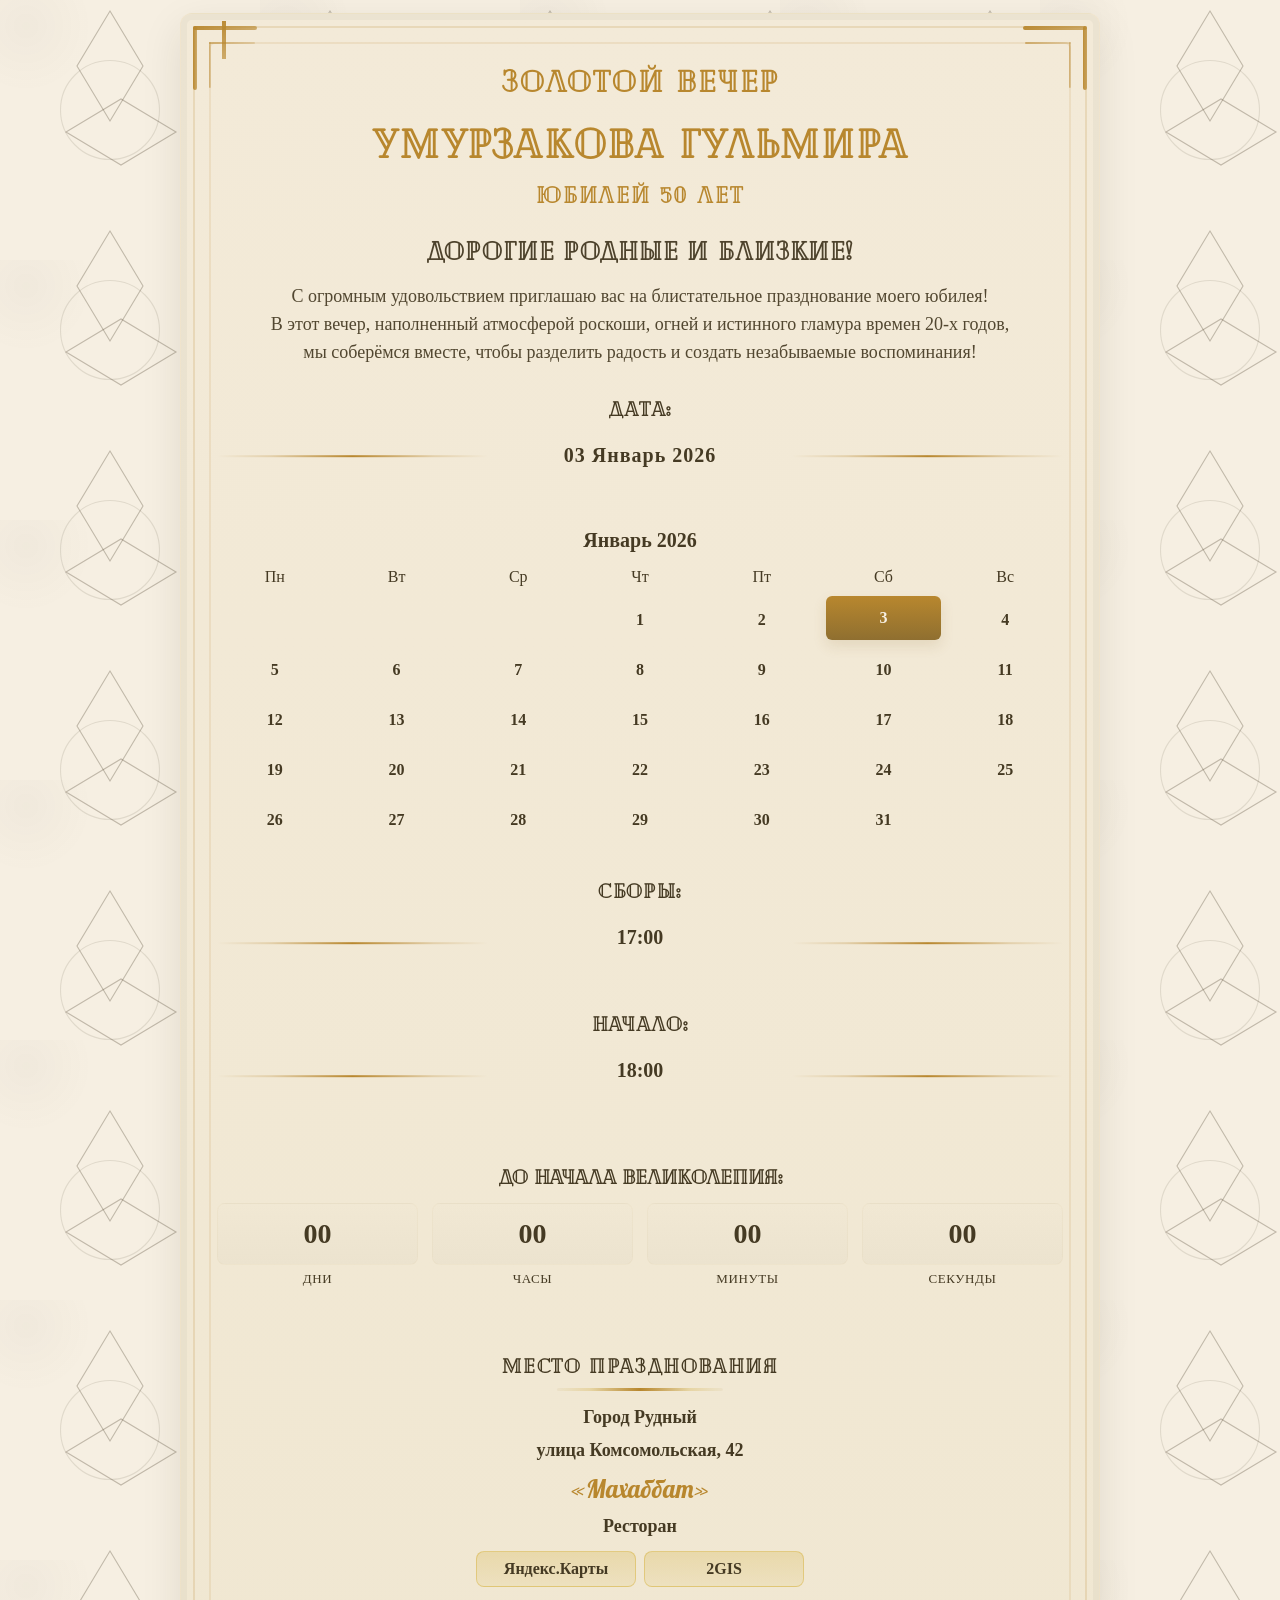
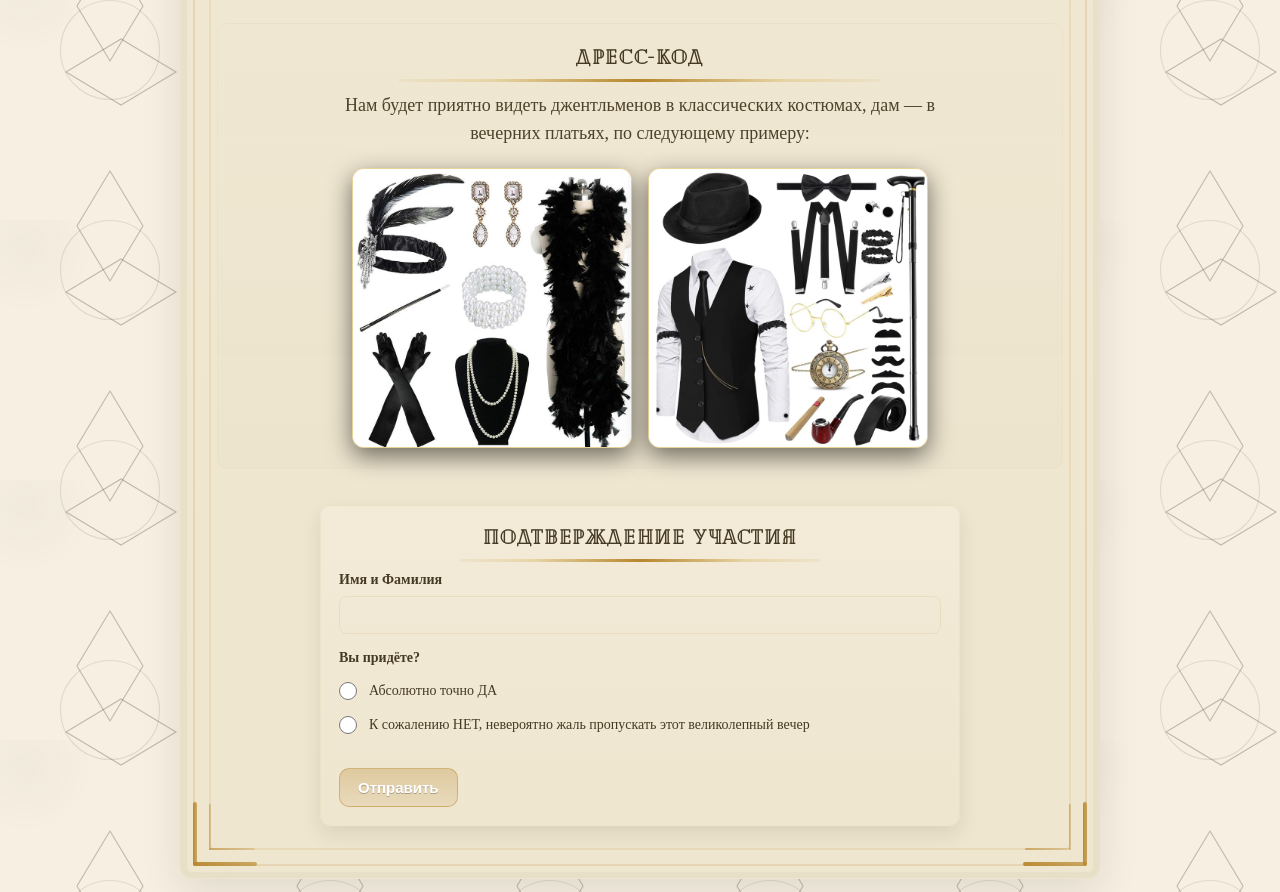
==== index.html @ 5ebe095a "Changed text" ====
<!doctype html>
<html lang="ru">
<head>
  <meta charset="utf-8" />
  <meta name="viewport" content="width=device-width,initial-scale=1,viewport-fit=cover" />
  <title>Приглашение — Вечеринка в стиле 20-х годов</title>

  <!-- Подключаем стили -->
  <link rel="stylesheet" href="css/style.css">
</head>
<body>
  <div class="wrap">
    <div class="card" role="main" aria-label="Приглашение-событие">

      <!-- Угловые элементы рамки -->
      <div class="corner tl">
        <div class="line h"></div>
        <div class="line v"></div>
        <div class="line diag"></div>
        <div class="thin h"></div>
        <div class="thin v"></div>
        <div class="glint"></div>
      </div>
      <div class="corner tr">
        <div class="line h"></div>
        <div class="line v"></div>
        <div class="line diag"></div>
        <div class="thin h"></div>
        <div class="thin v"></div>
        <div class="glint"></div>
      </div>
      <div class="corner bl">
        <div class="line h"></div>
        <div class="line v"></div>
        <div class="line diag"></div>
        <div class="thin h"></div>
        <div class="thin v"></div>
        <div class="glint"></div>
      </div>
      <div class="corner br">
        <div class="line h"></div>
        <div class="line v"></div>
        <div class="line diag"></div>
        <div class="thin h"></div>
        <div class="thin v"></div>
        <div class="glint"></div>
      </div>

      <header class="header" aria-hidden="false">
        <div class="pre-title">Золотой вечер</div>
        <div class="title-name">Умурзакова Гульмира</div>
        <div class="title-jubely">юбилей 50 лет </div>

        <div class="subtitle">Дорогие родные и близкие!</div>
        <p class="subtitle2 long">
            С огромным удовольствием приглашаю вас на блистательное празднование моего юбилея!<br>
            В этот вечер, наполненный атмосферой роскоши, огней и истинного гламура времен 20-х годов,<br>
            мы соберёмся вместе, чтобы разделить радость и создать незабываемые воспоминания!
        </p>

      </header>

      <!-- 1) Дата празднования -->
      <section class="section" aria-labelledby="date-heading">
        <div class="time-start date-time" id="date-heading">Дата:</div>
        <div class="event-date" id="dateBlock">
          <div>
            <div class="value" id="dateValue">03 Января 2026</div>
          </div>
        </div>
      </section>

      <!-- 2) Календарь с выделенной датой -->
      <section class="section" aria-labelledby="cal-heading">
        <div class="calendar-wrap" id="calendarBlock" aria-live="polite">
          <div class="month-title" id="monthTitle">Январь 2025</div>
          <div class="calendar-grid" id="calendarGrid" role="grid" aria-labelledby="monthTitle"></div>
        </div>
      </section>

      <!-- 3) Время начала -->
      <section class="section" aria-labelledby="time-heading">
        <div class="time-start date-time" id="time-heading">Сборы:</div>
        <div class="event-date" id="timeBlock">
          <div>
            <div class="month-title" id="timeValue">17:00</div>
          </div>
        </div>
      </section>
      <section class="section" aria-labelledby="time-heading">
        <div class="time-start date-time" id="time-heading">Начало:</div>
        <div class="event-date" id="timeBlock">
          <div>
            <div class="month-title" id="timeValue">18:00</div>
          </div>
        </div>
      </section>

      <!-- 4) Обратный отсчёт -->
      <section class="section" aria-labelledby="count-heading">
        <div class="" id="countBlock">
          <div style="text-align:center;font-family:'Cheque';margin-bottom:15px; font-weight: 600;margin-top:20px;font-size:20px" id="count-heading">До начала великолепия:</div>
          <div class="countdown-grid" role="timer" aria-live="polite" aria-atomic="true">
            <div class="count-seg">
              <div class="count-num" id="cd-days">--</div>
              <div class="count-label">Дни</div>
            </div>
            <div class="count-seg">
              <div class="count-num" id="cd-hours">--</div>
              <div class="count-label">Часы</div>
            </div>
            <div class="count-seg">
              <div class="count-num" id="cd-minutes">--</div>
              <div class="count-label">Минуты</div>
            </div>
            <div class="count-seg">
              <div class="count-num" id="cd-seconds">--</div>
              <div class="count-label">Секунды</div>
            </div>
          </div>
        </div>
      </section>

      <!-- 5) Место празднования -->
      <section class="section" aria-labelledby="place-heading">
        <div class="place" id="placeBlock">
            <div id="place-heading" class="place-heading">Место празднования</div>
            <div class="address center">Город Рудный</div>
            <div class="address center">улица Комсомольская, 42</div>
            <div class="place-name center">«Махаббат»</div>
            <div class="address center">Ресторан</div>

            <div class="map-links" role="navigation" aria-label="Ссылки на карты">
                <a id="yandexLink" href="https://yandex.com/maps/org/makhabbat/241710813618/" target="_blank" rel="noopener">Яндекс.Карты</a>
                <a id="dgisLink" href="https://2gis.kz/kostanay/firm/70000001091487668" target="_blank" rel="noopener">2GIS</a>
            </div>

        </div>
      </section>

      <section class="section" aria-labelledby="dress-heading">
        <div class="block dress-block">
            <div class="place-heading" id="dress-heading">Дресс-код</div>
            <div class="dress-text">
                Нам будет приятно видеть джентльменов в классических костюмах, дам — в вечерних платьях, по следующему примеру:
            </div>

            <!-- Место для фотографии -->
            <div class="dress-photos">
                <div class="dress-photo">
                    <img src="pictures/women.jpeg" alt="Образ 1">
                </div>

                <div class="dress-photo">
                    <img src="pictures/men.jpeg" alt="Образ 2">
                </div>
            </div>

        </div>
      </section>

      <!-- RSVP -->
      <section class="section" aria-labelledby="rsvp2-heading">
        <div class="block rsvp2-block">

            <div class="rsvp2-title" id="rsvp2-heading">Подтверждение участия</div>

            <form id="rsvp2Form" novalidate>

            <!-- 1. Имя и фамилия -->
            <div class="rsvp2-row">
                <label class="rsvp2-label" for="fullName">Имя и Фамилия</label>
                <input type="text" id="fullName" class="rsvp2-input" required>
            </div>

            <!-- 2. Вы придёте? -->
            <div class="rsvp2-row">
                <label class="rsvp2-label">Вы придёте?</label>

                <label class="option">
                <input type="radio" name="attend" value="yes" required>
                Абсолютно точно ДА
                </label>

                <label class="option">
                <input type="radio" name="attend" value="no">
                К сожалению НЕТ, невероятно жаль пропускать этот великолепный вечер
                </label>
            </div>

            <!-- 3. Сколько вас будет -->
            <div class="rsvp2-row" id="peopleBlock" style="display:none;">
                <label class="rsvp2-label">Сколько вас будет?</label>

                <label class="option">
                <input type="radio" name="peopleCount" value="1">
                Я приду один
                </label>

                <label class="option">
                <input type="radio" name="peopleCount" value="2">
                Я приду со своей второй половинкой
                </label>

                <input type="text" id="partnerName" class="rsvp2-input" placeholder="Имя и Фамилия партнёра" style="display:none;">
            </div>

            <!-- 4. Дети -->
            <div class="rsvp2-row" id="kidsBlock" style="display:none;">
                <label class="rsvp2-label">Приведёте детей?</label>

                <label class="option">
                <input type="radio" name="kids" value="no">
                Нет
                </label>

                <label class="option">
                <input type="radio" name="kids" value="yes">
                Да
                </label>

                <div id="kidsList" style="display:none; margin-top:12px;"></div>

                <button type="button" id="addKidBtn" class="mini-btn" style="display:none;">
                + Добавить ребёнка
                </button>
            </div>

            <!-- Кнопка отправки -->
            <button class="rsvp2-btn" id="rsvpSubmitBtn" type="submit">Отправить</button>

            </form>

        </div>
      </section>

    </div>
  </div>

  <script src="js/script.js"></script>
</body>
</html>
---- css/style.css ----
/* ---------- style.css (обновлённый: рамка видна всегда, адаптивный padding.wrap min 3px) ---------- */

@font-face {
  font-family: "Cheque";
  src: url("cheque/Cheque-Regular.woff2") format("woff2");
  font-weight: normal;
  font-style: normal;
  font-display: swap;
}
@font-face {
  font-family: "Lobster";
  src: url("Lobster/Lobster-Regular.woff2") format("woff2");
  font-weight: normal;
  font-style: normal;
  font-display: swap;
}

/* --- Палитра --- */
:root{
  --bg: #f6efe2;
  --card-top: #f3ead8;
  --card-bottom: #efe6cf;
  --text: #453a23;
  --accent: #b8872e;
  --muted: rgba(43,36,22,0.12);
  --shadow: rgba(43,36,22,0.10);
  --border-muted: rgba(184,135,46,0.06);
}

/* Базовые правила */
*{box-sizing:border-box}
html,body{width: 100%;
          margin:0;
          font-family: "Georgia", "Times New Roman", serif;
          background:var(--bg);
          color:var(--text);
          -webkit-font-smoothing:antialiased;
          overflow-x: hidden;}
html { font-size: 16px; }

/* фон */
body{
  background-color: var(--bg);
  background-image:
    radial-gradient(circle at 10% 10%, rgba(69,58,35,0.03) 0%, transparent 20%),
    url("data:image/svg+xml;utf8,<svg xmlns='http://www.w3.org/2000/svg' width='200' height='200' viewBox='0 0 200 200'><g fill='none' stroke='%23453a23' stroke-opacity='0.30' stroke-width='1'><path d='M100 10 L130 60 L100 110 L70 60 Z' /><path d='M20 100 L70 130 L120 100 L70 70 Z' transform='translate(40,20)'/><circle cx='100' cy='100' r='45' stroke-opacity='0.12'/></g></svg>");
  background-repeat:repeat;
  background-size: 260px 260px, 220px 220px;
}

/* обертка
   Поменял padding на адаптивный с clamp — min 3px (требование).
   Теперь padding будет: минимум 3px, затем масштабируется по vw, максимум 36px */
.wrap{
  min-height:100vh;
  display:flex;
  align-items:center;
  justify-content:center;
  padding: clamp(0px, 1vw, 36px);
}

/* карточка */
.card{
  width:100%;
  max-width:920px;
  border-radius:12px;
  padding:28px;
  background: linear-gradient(180deg, var(--card-top), var(--card-bottom));
  border: 1px solid var(--border-muted);
  box-shadow: 0 14px 40px var(--shadow), 0 0 0 6px rgba(0,0,0,0.03) inset;
  position:relative;
  overflow:visible;
}

/* рамка — возвращена и видна всегда (card::before/::after + corners) */
.card::before,
.card::after{
  content:"";
  pointer-events:none;
  position:absolute;
  left:12px; right:12px; top:12px; bottom:12px;
  border-radius:6px;
}
.card::before{ box-shadow: inset 0 0 0 2px rgba(184,135,46,0.18); }
.card::after{ left:28px; right:28px; top:28px; bottom:28px; box-shadow: inset 0 0 0 2px rgba(184,135,46,0.12); }

/* corners — декоративные углы (оставляем их включёнными всегда) */
.corner { position:absolute; width:84px; height:84px; pointer-events:none; }
.corner .line { position:absolute; background:linear-gradient(90deg, rgba(184,135,46,0.95), rgba(184,135,46,0.65)); }

/* конкретные позиции (как раньше) */
.corner.tl{ left:6px; top:6px; transform:translateZ(0); }
.corner.tl .h{ top:6px; left:6px; height:4px; width:64px; border-radius:2px; }
.corner.tl .v{ left:6px; top:6px; width:4px; height:64px; border-radius:2px; }
.corner.tl .diag{ left:18px; top:18px; width:38px; height:4px; transform: rotate(90deg); }

.corner.tr{ right:6px; top:6px; }
.corner.tr .h{ top:6px; right:6px; height:4px; width:64px; border-radius:2px; }
.corner.tr .v{ right:6px; top:6px; width:4px; height:64px; border-radius:2px; }

.corner.bl{ left:6px; bottom:6px; }
.corner.bl .h{ bottom:6px; left:6px; height:4px; width:64px; border-radius:2px; }
.corner.bl .v{ left:6px; bottom:6px; width:4px; height:64px; border-radius:2px; }

.corner.br{ right:6px; bottom:6px; }
.corner.br .h{ bottom:6px; right:6px; height:4px; width:64px; border-radius:2px; }
.corner.br .v{ right:6px; bottom:6px; width:4px; height:64px; border-radius:2px; }

.corner .thin { position:absolute; background: linear-gradient(90deg, rgba(184,135,46,0.6), rgba(184,135,46,0.25)); }
.corner.tl .thin.h{ top:22px; left:22px; height:2px; width:46px; border-radius:1px; }
.corner.tl .thin.v{ left:22px; top:22px; width:2px; height:46px; border-radius:1px; }
.corner.tr .thin.h{ top:22px; right:22px; height:2px; width:46px; border-radius:1px; }
.corner.tr .thin.v{ right:22px; top:22px; width:2px; height:46px; border-radius:1px; }
.corner.bl .thin.h{ bottom:22px; left:22px; height:2px; width:46px; border-radius:1px; }
.corner.bl .thin.v{ left:22px; bottom:22px; width:2px; height:46px; border-radius:1px; }
.corner.br .thin.h{ bottom:22px; right:22px; height:2px; width:46px; border-radius:1px; }
.corner.br .thin.v{ right:22px; bottom:22px; width:2px; height:46px; border-radius:1px; }

/* контент (как раньше) */
.header{ text-align:center; margin-bottom:18px; }
.pre-title{ color:var(--accent);font-weight: 900;font-size:30px; letter-spacing:2px; margin:20px 0; text-transform:uppercase; font-family:'Cheque' }
.title-name{ color:var(--accent);font-weight: 900;font-size:40px; letter-spacing:2px; margin:15px 0; text-transform:uppercase; font-family:'Cheque' }
.title-jubely{ color:var(--accent);font-weight: 900;font-size:22px; letter-spacing:2px; margin:15px 0; text-transform:uppercase; font-family:'Cheque' }
.subtitle{ color:var(--text); opacity:0.95;font-weight: 600; margin: 40px 20px 20px 20px; font-size:25px; font-family:'Cheque'; letter-spacing:1px }
.subtitle2.long {
  text-align: center;
  font-size: clamp(13px, 3.8vw, 18px);
  line-height: 1.55;
  opacity: 0.92;
  max-width: 92%;
  margin: 8px auto 16px auto;
  white-space: normal; /* переносы только по <br> */
  display: block;
}


/* layout блоки */
.section{ background:transparent; padding:12px 8px; margin-bottom:12px; border-radius:8px }
.block{ background: linear-gradient(180deg, rgba(255,255,255,0.02), rgba(0,0,0,0.01)); border:1px solid rgba(184,135,46,0.04); padding:14px;border-radius:10px; }

/* event-date */
.event-date { display:flex; align-items:center; justify-content:center; gap:12px; flex-wrap:wrap; position: relative; padding: 16px 0; }
.event-date::before, .event-date::after { content: ""; position: absolute; top: 50%; width: 32%; height: 1.6px; background: linear-gradient(90deg, transparent 0%, rgba(184,135,46,0.25) 20%, var(--accent) 50%, rgba(184,135,46,0.25) 80%, transparent 100%); transform: translateY(-50%); }
.event-date::before { left: 0; } .event-date::after { right: 0; }
.event-date .value{ font-size:20px; color:var(--text); font-weight:700; letter-spacing:1px }

/* calendar */
.calendar-wrap{ margin-top:10px }
.month-title{ text-align:center; font-weight:700; color:var(--text); margin-bottom:10px; font-size:20px }
.calendar-grid{ display:grid; grid-template-columns:repeat(7,1fr); gap:6px }
.day-name{ font-size:16px; text-align:center; color: var(--text); padding:6px 0 }
.day{ height:44px; display:flex; align-items:center; justify-content:center; border-radius:6px; color:var(--text); font-weight:700; background:transparent; padding:4px; box-sizing:border-box; }
.day.out{ color:var(--muted) }
.day.event{ background: linear-gradient(180deg,var(--accent), #8f6f30); color: var(--bg); box-shadow: 0 6px 14px rgba(140,105,45,0.14); transform:translateY(-2px); }
.day.today{ outline:2px solid rgba(184,135,46,0.06) }

/* countdown */
.countdown-grid{ display:flex; gap:14px; justify-content:center; margin-top:12px; flex-wrap:wrap }
.count-seg{ display:flex; flex-direction:column; align-items:center; min-width:84px }
.count-num{ background: linear-gradient(180deg, rgba(255,255,255,0.02), rgba(0,0,0,0.02)); padding:14px 10px; border-radius:8px; font-size:28px; font-weight:900; color:var(--text); min-width:72px; text-align:center; border:1px solid rgba(184,135,46,0.04); }
.count-label{ margin-top:6px; font-size:13px; color: var(--text); text-transform:uppercase; letter-spacing:0.6px }

/* place */
.place{ display:flex; flex-direction:column; align-items:center; justify-content:center; text-align:center; margin-top:30px; }
.place .address{ font-weight:700; color:var(--text); font-size:18px; width:100%; display:block; margin:6px 0; text-align:center; }
.place .place-name{ color:var(--accent); font-weight:400; font-size:25px; font-family: 'Lobster'; width:100%; display:block; text-align:center; margin:6px 0; }
.map-links{ display:flex; gap:8px; flex-wrap:wrap; margin-top:8px; justify-content:center; }
.map-links a{ display:inline-flex; padding:8px 10px; border-radius:8px; background:linear-gradient(180deg, rgba(212,175,55,0.25), rgba(212,175,55,0.12)); border:1.5px solid rgba(212,175,55,0.45); color:var(--text); font-weight:700; text-decoration:none; min-width: 160px; justify-content:center; }

/* dress code */
.dress-block { text-align: center; padding: 20px; }
.dress-text { font-size: 18px; color: var(--text); opacity: 0.95; line-height: 1.55; max-width: 600px; margin: 0 auto 20px auto; }

/* фото */
.dress-photos { display:flex; justify-content:center; align-items:flex-start; gap:16px; margin-top:20px; flex-wrap:wrap; }
.dress-photo { width: 100%; max-width: 280px; border-radius:12px; overflow:hidden; border:1px solid rgba(212,175,55,0.35); box-shadow: 0 8px 24px rgba(0,0,0,0.55), inset 0 0 18px rgba(212,175,55,0.18); }
.dress-photo img { width:100%; height:100%; object-fit:cover; display:block; }

/* RSVP стили */
.rsvp2-block { background: linear-gradient(180deg, var(--card-top), var(--card-bottom)); border: 1px solid var(--border-muted); box-shadow: 0 8px 20px var(--shadow); padding: 18px; border-radius: 10px; max-width: 640px; margin: 0 auto; }
.rsvp2-title { word-break: keep-all;   text-align:center; font-size:18px; font-weight:800; color:var(--text); margin-bottom:14px; padding-bottom:12px; position:relative; letter-spacing:1px; font-family:'Cheque', Georgia, serif; }
.rsvp2-row { margin-bottom:16px; }
.rsvp2-label { display:block; font-size:14px; color:var(--text); margin-bottom:8px; font-weight:600; }
.rsvp2-input, .rsvp2-input[type="text"], .rsvp2-input[type="email"], .rsvp2-input[type="number"], #partnerName, #kidsList input { width:100%; padding:10px 12px; border-radius:8px; border:1px solid rgba(184,135,46,0.12); background: rgba(255,255,255,0.02); color:var(--text); font-size:14px; outline:none; transition: box-shadow .18s ease, border-color .18s ease; box-shadow: inset 0 1px 0 rgba(255,255,255,0.02); }
.rsvp2-input:focus { border-color: var(--accent); box-shadow: 0 6px 18px rgba(43,36,22,0.06); }
.option { display:flex; align-items:center; gap:10px; margin:8px 0; font-size:14px; color:var(--text); cursor:pointer; flex-wrap:wrap; }
.option input[type="radio"] { width:18px; height:18px; accent-color: var(--accent); cursor:pointer; }

/* кнопки */
.mini-btn { padding:7px 10px; border-radius:8px; background: linear-gradient(180deg, rgba(184,135,46,0.12), rgba(184,135,46,0.06)); border:1px solid rgba(184,135,46,0.18); color:var(--text); cursor:pointer; font-weight:700; font-size:13px; transition: transform .12s ease, box-shadow .12s ease; display:inline-block; margin-top:8px; }
.mini-btn:hover { transform: translateY(-2px); box-shadow: 0 6px 14px rgba(43,36,22,0.06); }

.rsvp2-btn { display:inline-block; margin-top:10px; padding:10px 18px; border-radius:10px; font-size:15px; font-weight:800; background: linear-gradient(180deg, rgba(184,135,46,0.30), rgba(184,135,46,0.12)); border:1.5px solid rgba(184,135,46,0.45); color:#fff; text-shadow: 0 1px 0 rgba(0,0,0,0.25); cursor:pointer; transition: transform .12s ease, box-shadow .12s ease; }
.rsvp2-btn:hover { transform: translateY(-3px); box-shadow: 0 10px 22px rgba(43,36,22,0.10); }

/* disabled state */
.rsvp2-btn.disabled, .rsvp2-btn:disabled { opacity:0.65; cursor:default; box-shadow:none; transform:none; }

/* ---------- Новые/объединённые правила по твоим просьбам ---------- */

/* 1) date-time - шрифт Cheque (для меток Дата и Время) */
.date-time {
  text-align: center;
  font-family: 'Cheque', Georgia, serif;
  font-weight: 700;
  font-size: clamp(16px, 3.6vw, 20px);
  letter-spacing: 1.4px;
  text-transform: uppercase;
  color: var(--text);
  margin-bottom: 8px;
}

/* 2) Заголовки секций в Cheque + золотая полоса под ними */
.place-heading,
.rsvp2-title {
  font-family: 'Cheque', Georgia, serif;
  font-weight: 800;
  font-size: clamp(16px, 3.6vw, 20px);
  letter-spacing: 1.6px;
  text-transform: uppercase;
  color: var(--text);
  position: relative;
  padding-bottom: 14px;
  margin-bottom: 10px;
}

/* золотая полоса под заголовками (центральная полоска) */
.place-heading::after,
.rsvp2-title::after {
  content: "";
  position: absolute;
  left: 50%;
  bottom: 0;
  width: 60%;
  height: 3px;
  transform: translateX(-50%);
  background: linear-gradient(90deg,
    transparent 0%,
    rgba(212,175,55,0.25) 20%,
    var(--accent) 50%,
    rgba(212,175,55,0.25) 80%,
    transparent 100%);
  border-radius: 2px;
  box-shadow: 0 2px 6px rgba(184,135,46,0.08) inset;
}

/* 3) Центрирование блока place (обязательное) */
.place {
  text-align: center !important;
  display: flex !important;
  flex-direction: column;
  align-items: center;
  justify-content: center;
}
.place .address,
.place .place-name {
  text-align: center !important;
  width: 100%;
  display: block;
  margin-left: auto;
  margin-right: auto;
}

/* 4) Переносы и защита от выхода текста */
/* .option {
  word-break: break-word;
  overflow-wrap: break-word;
  hyphens: auto;
} */

/* 5) На узких экранах скрываем ТОЛЬКО фон (паттерн), оставляем рамку.
   Раньше мы прятали углы — теперь они остаются видимыми */
@media (max-width: 720px) {
  body {
    background-image: none !important;
    background-color: var(--bg) !important;
  }

  /* corners остаются видимыми; уменьшим их масштаб на маленьких экранах,
     чтобы не занимали слишком много места */
  .corner { transform-origin: center; transform: scale(0.78); opacity: 0.95; }

  /* слегка уменьшим inset-бордеры (чтобы не выглядело громоздко) */
  .card::before { box-shadow: inset 0 0 0 1.5px rgba(184,135,46,0.16); }
  .card::after  { box-shadow: inset 0 0 0 1.5px rgba(184,135,46,0.10); }

  .card { margin: 0 8px; padding-left: clamp(12px, 4vw, 20px); padding-right: clamp(12px, 4vw, 20px); }
}

/* responsive typography and controls */
.pre-title { font-size: clamp(18px, 4.5vw, 30px); }
.title-name { font-size: clamp(24px, 6.5vw, 40px); }
.title-jubely { font-size: clamp(14px, 3.5vw, 22px); }
.subtitle { font-size: clamp(16px, 4.5vw, 25px); margin: 28px 12px 18px; }
.subtitle2 { font-size: clamp(13px, 3.8vw, 18px); max-width: 92%; margin: 8px auto; line-height:1.45; hyphens:auto; }
.card { padding: clamp(14px, 4vw, 28px); margin: 0 12px; }
.rsvp2-input, .rsvp2-btn, #partnerName, #kidsList input, .map-links a { max-width:100%; box-sizing:border-box; overflow-wrap:break-word; word-break:break-word; -webkit-hyphens:auto; -ms-hyphens:auto; hyphens:auto; }
.calendar-grid .day { font-size: clamp(12px, 2.6vw, 16px); height: clamp(34px, 8vw, 44px); padding:4px; }
.dress-photos { gap: clamp(8px, 2.6vw, 16px); }
.dress-photo { max-width: clamp(160px, 40vw, 280px); }

/* small screens */
@media (max-width: 420px) {
  .pre-title { font-size: clamp(16px, 5.6vw, 22px); }
  .title-name { font-size: clamp(20px, 7.4vw, 30px); }
  .subtitle { font-size: clamp(14px, 4.2vw, 18px); }
  .subtitle2 { font-size: clamp(12px, 3.6vw, 16px); }
  .count-num { font-size:20px; padding:8px; min-width:58px; }
  .map-links a { min-width: 120px; font-size: 12px; padding: 9px 10px; }
}

/* print */
@media print { body{ background:white; color:black } .card{ box-shadow:none; border:none } .frame{ display:none } }


/* ---- Fix: radio + label alignment: keep text always to the right of the circle ---- */

.option {
  display: inline-flex;        /* label как inline-flex — не ломает поток, но делает flex-контейнер */
  align-items: center;        /* вертикальное выравнивание круга и текста */
  gap: 12px;                  /* расстояние между кружком и текстом */
  flex-wrap: nowrap;          /* запрещаем перенос внутренних flex-элементов на новую строку */
  width: 100%;                /* сохраняем поведение: метки занимают ширину контейнера */
  box-sizing: border-box;
  white-space: normal;        /* разрешаем перенос внутри текстовой области (но не переносим input) */
}

/* Убедимся, что сам radio не растягивается и не даёт лишних отступов */
.option > input[type="radio"] {
  flex: 0 0 auto;             /* фиксируем размер радиокнопки */
  width: 18px;
  height: 18px;
  margin: 0;                  /* сбрасываем возможные внешние отступы */
  vertical-align: middle;
}

/* Текст внутри label — будет занимать оставшееся место и корректно переноситься */
/* .option::text { noop — нельзя стилизовать текстовые ноды, но ниже даём fallback через span, если понадобится } */

/* Вариант с явным переносом текста: если хочешь, оборачивать текст в <span> внутри label — даёт дополнительный контроль */
.option span {
  display: inline-block;
  min-width: 0;              /* важно для корректного переноса внутри flex */
  word-break: break-word;
  overflow-wrap: break-word;
}

/* На очень узких экранах немного уменьшим gap чтобы не давать переноса строки */
@media (max-width: 420px) {
  .option { gap: 8px; }
  .option > input[type="radio"] { width:16px; height:16px; }
}

/* ====== Счётчик всегда в один ряд ======= */

.countdown-grid {
    display: flex !important;
    flex-wrap: nowrap !important;  /* запрещаем переносы */
    justify-content: center;
    align-items: stretch;
    gap: clamp(6px, 2vw, 14px);
    overflow: hidden;              /* предотвращает выход за границы */
}

.count-seg {
    min-width: 0;                  /* детям можно сжиматься */
    flex: 1 1 0;                   /* равномерное распределение */
    display: flex;
    flex-direction: column;
    align-items: center;
}

.count-num {
    width: 100%;
    min-width: 0;
    padding: clamp(8px, 2vw, 14px);
    font-size: clamp(18px, 5vw, 28px);
}

.count-label {
    font-size: clamp(10px, 2.4vw, 13px);
    text-align: center;
}


/* Заголовок времени — в стиле Cheque с золотой полосой */
/* .time-heading {
    font-family: 'Cheque';
    font-size: 20px;
    text-transform: uppercase;
    font-weight: 600;
    text-align: center;
    letter-spacing: 2px;
    margin-bottom: 12px;
    position: relative;
} */

/* линия под заголовком — та же золота как Place / Dress / RSVP
.time-heading.deco-underline::after {
    content: "";
    position: absolute;
    left: 50%;
    bottom: -5px;
    transform: translateX(-50%);
    width: 70%;
    height: 2px;
    background: linear-gradient(
        90deg,
        transparent 0%,
        rgba(184,135,46,0.25) 20%,
        var(--accent) 50%,
        rgba(184,135,46,0.25) 80%,
        transparent 100%
    );
    border-radius: 2px;
}

/* Строки с временем */
/* .time-line {
    display: flex;
    justify-content: center;
    gap: 10px;
    margin: 6px 0;
}

.time-label {
    font-family: 'Cheque';
    font-size: 17px;
    color: var(--text);
}

.time-value {
    font-family: 'Cheque';
    font-size: 20px;
    color: var(--accent);
    font-weight: 700;
} */
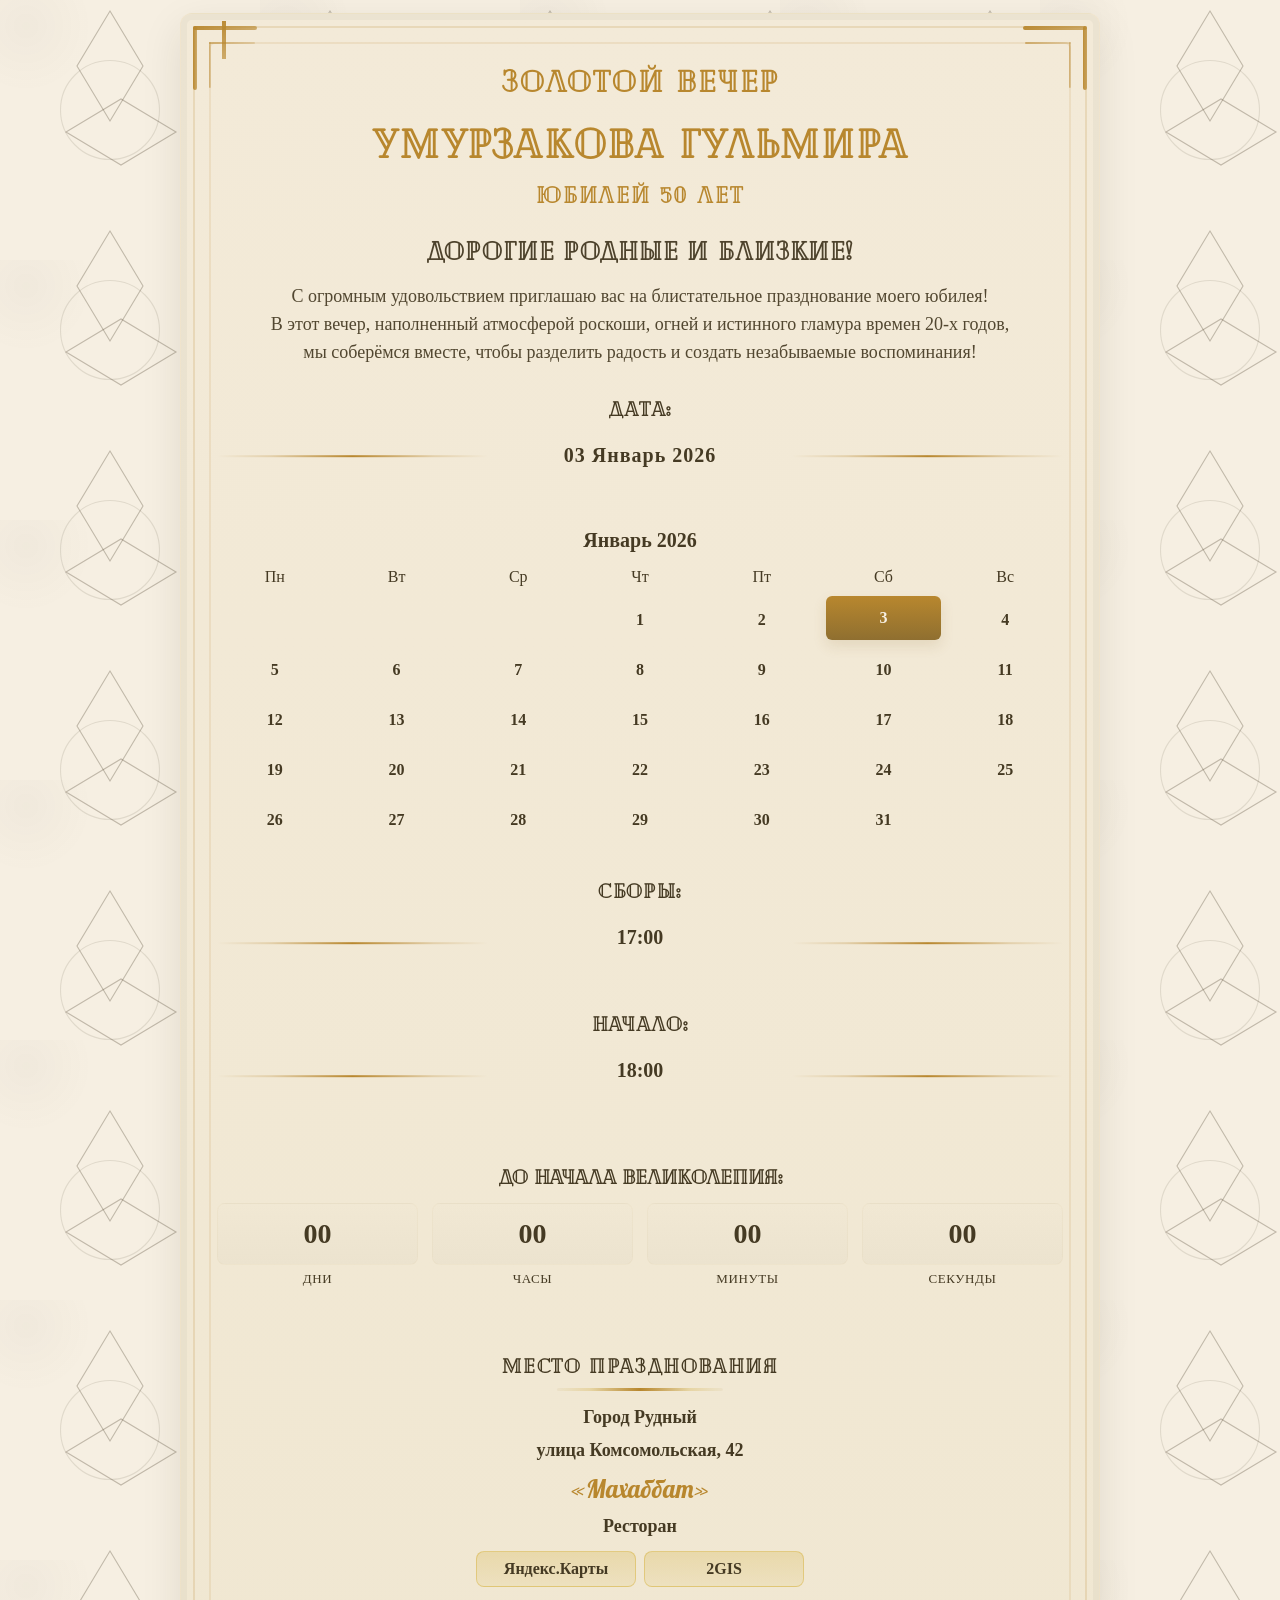
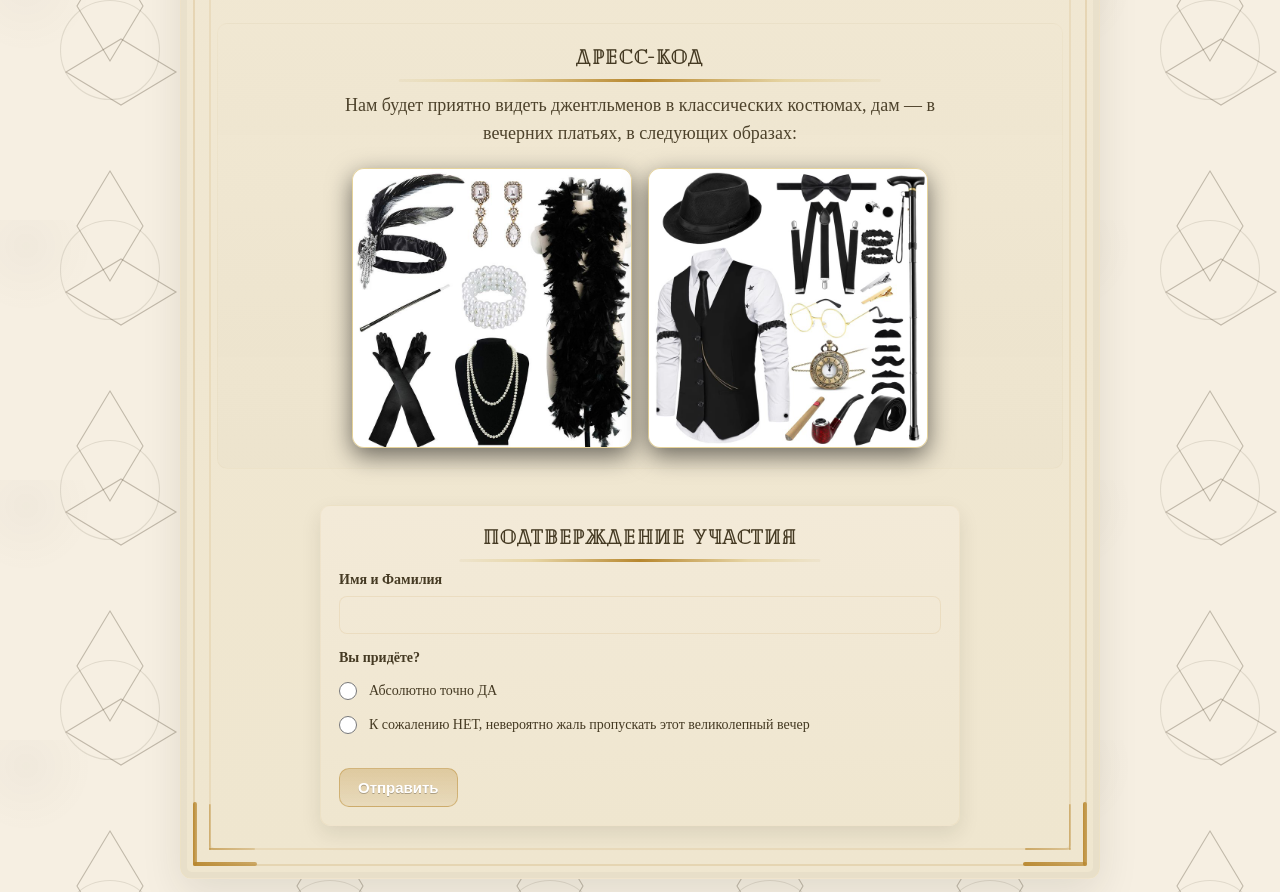
==== commit 2d7caa51: "Changed text2" ====
--- a/index.html
+++ b/index.html
@@ -142,7 +142,7 @@
         <div class="block dress-block">
             <div class="place-heading" id="dress-heading">Дресс-код</div>
             <div class="dress-text">
-                Нам будет приятно видеть джентльменов в классических костюмах, дам — в вечерних платьях, по следующему примеру:
+                Нам будет приятно видеть джентльменов в классических костюмах, дам — в вечерних платьях, в следующих образах:
             </div>
 
             <!-- Место для фотографии -->
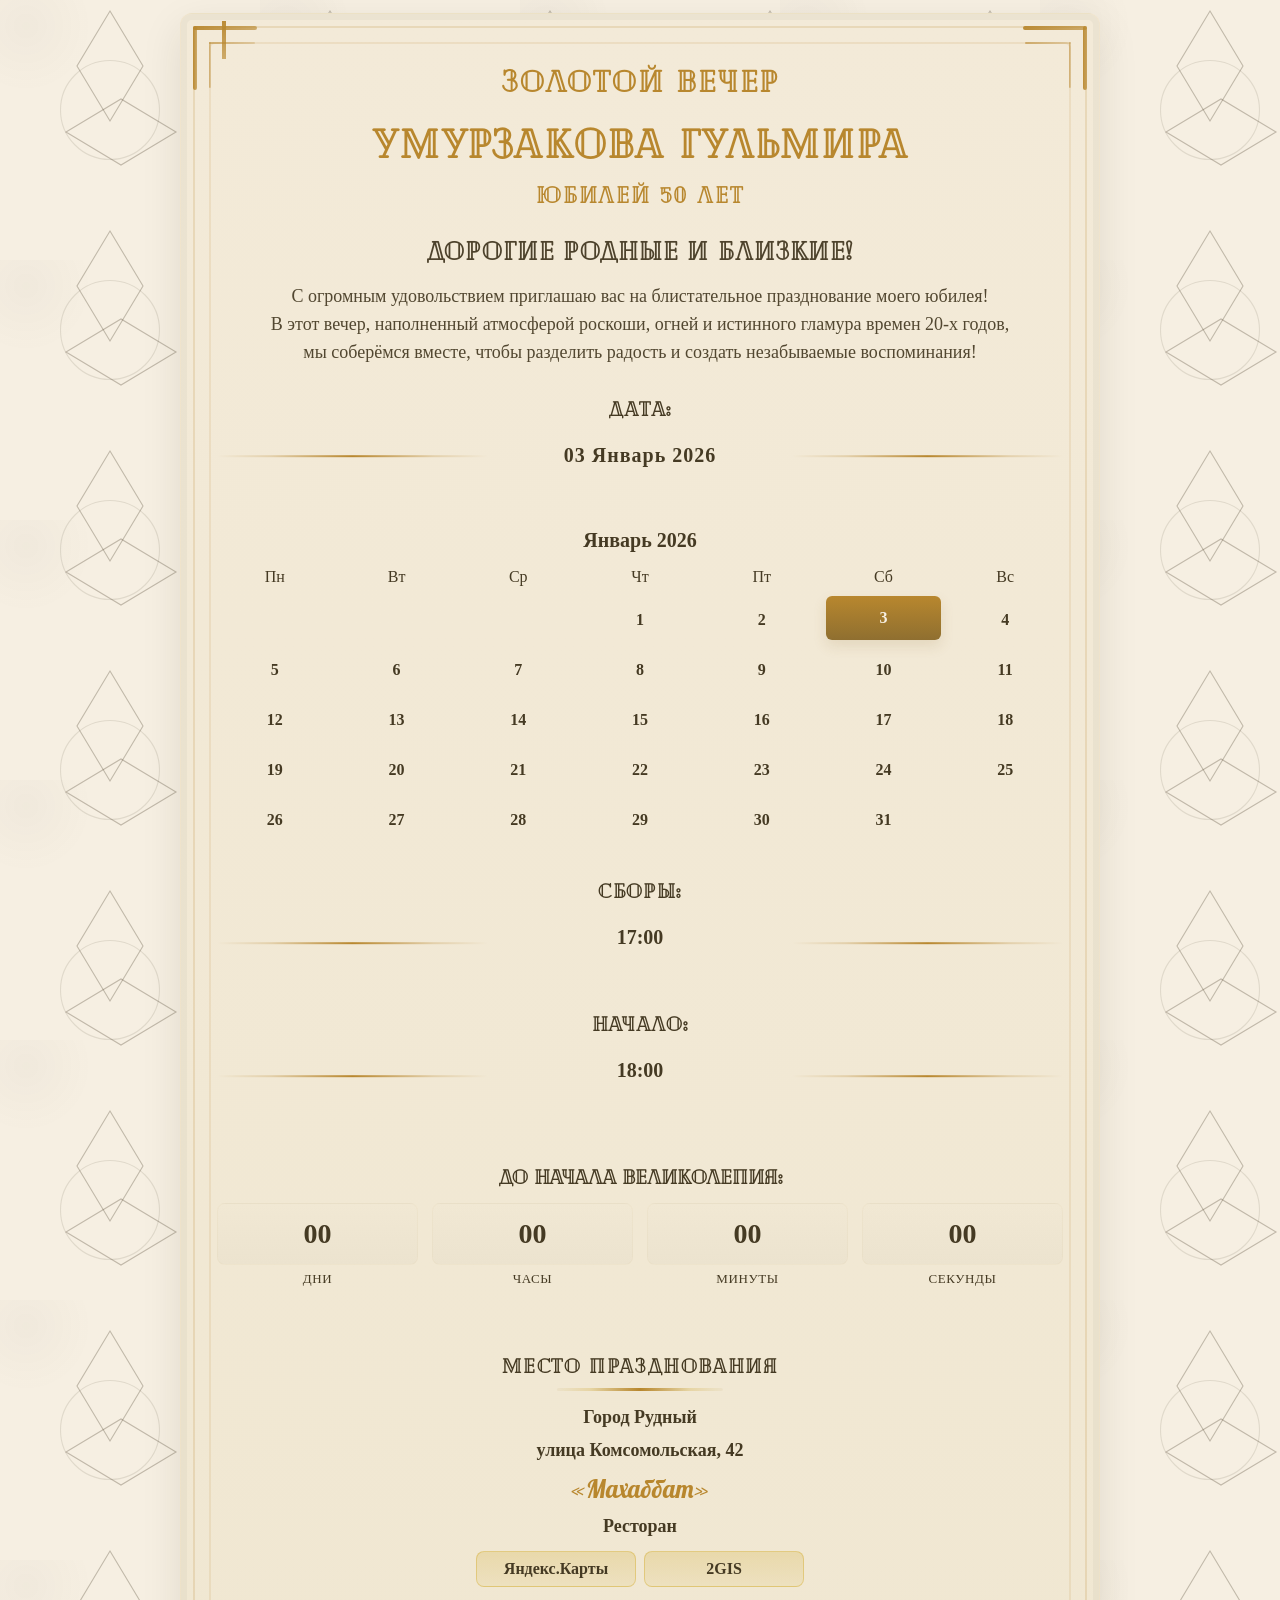
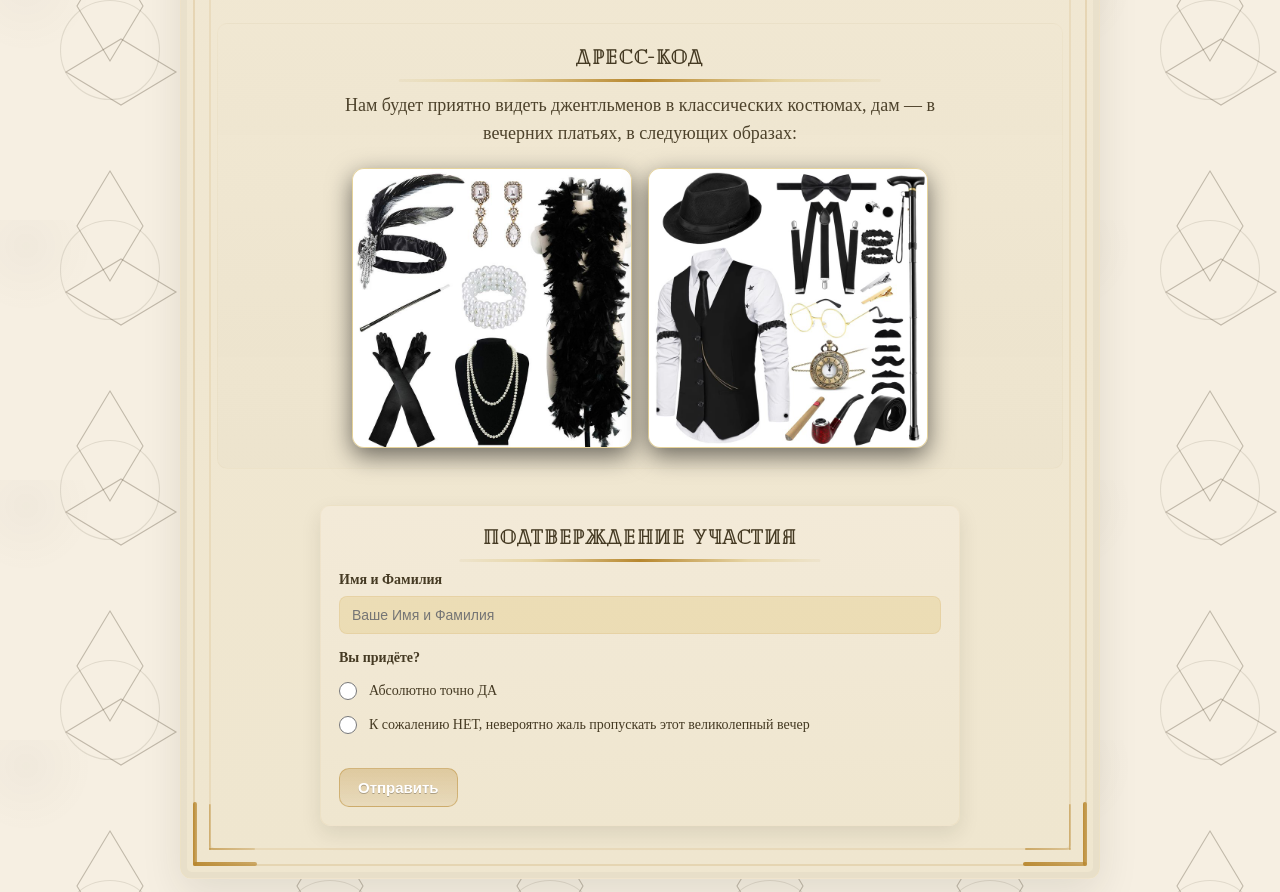
==== commit 0cc49162: "Added text into input row Name-Surname" ====
--- a/index.html
+++ b/index.html
@@ -4,6 +4,32 @@
   <meta charset="utf-8" />
   <meta name="viewport" content="width=device-width,initial-scale=1,viewport-fit=cover" />
   <title>Приглашение — Вечеринка в стиле 20-х годов</title>
+  <!-- Open Graph / Social preview -->
+  <meta property="og:title"        content="Умурзакова Гульмира — юбилей 03.01.2026">
+  <meta property="og:description"  content="Приглашаю вас на блистательное празднование — Махаббат, Город Рудный. Начало 17:00.">
+  <meta property="og:type"         content="website">
+  <meta property="og:url"          content="https://jubilej-gulmira.kz/">
+
+  <!-- основной (безопасный) -->
+  <meta property="og:image"        content="https://jubilej-gulmira.kz/og/og-1200x630.jpg?v=1">
+  <meta property="og:image:secure_url" content="https://jubilej-gulmira.kz/og/og-1200x630.jpg?v=1">
+  <meta property="og:image:type"   content="image/jpeg">
+  <meta property="og:image:width"  content="1200">
+  <meta property="og:image:height" content="630">
+
+  <!-- дополнительные варианты (платформы могут выбрать лучший) -->
+  <meta property="og:image"        content="https://jubilej-gulmira.kz/og/og-1024x512.jpg?v=1">
+  <meta property="og:image"        content="https://jubilej-gulmira.kz/og/og-600x315.jpg?v=1">
+  <meta property="og:image"        content="https://jubilej-gulmira.kz/og/og-600x600.jpg?v=1">
+
+  <!-- Twitter -->
+  <meta name="twitter:card" content="summary_large_image">
+  <meta name="twitter:title" content="Умурзакова Гульмира — юбилей">
+  <meta name="twitter:description" content="Приглашаю вас на блистательное празднование — Махаббат, Город Рудный.">
+  <meta name="twitter:image" content="https://jubilej-gulmira.kz/og/og-image-1200x630.jpg?v=1">
+
+  <!-- fallback -->
+  <link rel="image_src" href="https://jubilej-gulmira.kz/og/og-image-1200x630.jpg?v=1">
 
   <!-- Подключаем стили -->
   <link rel="stylesheet" href="css/style.css">
@@ -170,7 +196,7 @@
             <!-- 1. Имя и фамилия -->
             <div class="rsvp2-row">
                 <label class="rsvp2-label" for="fullName">Имя и Фамилия</label>
-                <input type="text" id="fullName" class="rsvp2-input" required>
+                <input type="text" id="fullName" placeholder="Ваше Имя и Фамилия" class="rsvp2-input" required>
             </div>
 
             <!-- 2. Вы придёте? -->
--- a/css/style.css
+++ b/css/style.css
@@ -29,13 +29,25 @@
 
 /* Базовые правила */
 *{box-sizing:border-box}
-html,body{width: 100%;
-          margin:0;
-          font-family: "Georgia", "Times New Roman", serif;
-          background:var(--bg);
-          color:var(--text);
-          -webkit-font-smoothing:antialiased;
-          overflow-x: hidden;}
+
+/* Глобальные правила запрета разрыва слов и дефисов */
+html,body, *::before, *::after {
+  -webkit-hyphens: none;
+  -ms-hyphens: none;
+  hyphens: none;            /* Запрет дефисов */
+  word-break: normal;       /* Не ломать слова */
+  overflow-wrap: normal;    /* Не переносить слово посередине */
+  -webkit-font-smoothing:antialiased;
+}
+
+html,body{
+  width: 100%;
+  margin:0;
+  font-family: "Georgia", "Times New Roman", serif;
+  background:var(--bg);
+  color:var(--text);
+  overflow-x: hidden;
+}
 html { font-size: 16px; }
 
 /* фон */
@@ -56,7 +68,7 @@
   display:flex;
   align-items:center;
   justify-content:center;
-  padding: clamp(0px, 1vw, 36px);
+  padding: clamp(3px, 1vw, 36px); /* min 3px — строго */
 }
 
 /* карточка */
@@ -129,10 +141,9 @@
   opacity: 0.92;
   max-width: 92%;
   margin: 8px auto 16px auto;
-  white-space: normal; /* переносы только по <br> */
+  white-space: normal; /* разрешаем перенос между словами */
   display: block;
 }
-
 
 /* layout блоки */
 .section{ background:transparent; padding:12px 8px; margin-bottom:12px; border-radius:8px }
@@ -178,10 +189,26 @@
 
 /* RSVP стили */
 .rsvp2-block { background: linear-gradient(180deg, var(--card-top), var(--card-bottom)); border: 1px solid var(--border-muted); box-shadow: 0 8px 20px var(--shadow); padding: 18px; border-radius: 10px; max-width: 640px; margin: 0 auto; }
-.rsvp2-title { word-break: keep-all;   text-align:center; font-size:18px; font-weight:800; color:var(--text); margin-bottom:14px; padding-bottom:12px; position:relative; letter-spacing:1px; font-family:'Cheque', Georgia, serif; }
+.rsvp2-title { /* word-break: keep-all; */   text-align:center; font-size:18px; font-weight:800; color:var(--text); margin-bottom:14px; padding-bottom:12px; position:relative; letter-spacing:1px; font-family:'Cheque', Georgia, serif; }
+
+/* ФОРМЫ: запрещаем разрыв внутри слов в полях и кнопках */
 .rsvp2-row { margin-bottom:16px; }
 .rsvp2-label { display:block; font-size:14px; color:var(--text); margin-bottom:8px; font-weight:600; }
-.rsvp2-input, .rsvp2-input[type="text"], .rsvp2-input[type="email"], .rsvp2-input[type="number"], #partnerName, #kidsList input { width:100%; padding:10px 12px; border-radius:8px; border:1px solid rgba(184,135,46,0.12); background: rgba(255,255,255,0.02); color:var(--text); font-size:14px; outline:none; transition: box-shadow .18s ease, border-color .18s ease; box-shadow: inset 0 1px 0 rgba(255,255,255,0.02); }
+.rsvp2-input, .rsvp2-input[type="text"], .rsvp2-input[type="email"], .rsvp2-input[type="number"], #partnerName, #kidsList input {
+  width:100%;
+  padding:10px 12px;
+  border-radius:8px;
+  border:1px solid rgba(184,135,46,0.12);
+  background: rgba(212, 175, 55, 0.2);
+  color:var(--text);
+  font-size:14px;
+  outline:none;
+  transition: box-shadow .18s ease, border-color .18s ease;
+  box-shadow: inset 0 1px 0 rgba(255,255,255,0.02);
+  word-break: normal;
+  overflow-wrap: normal;
+  hyphens: none;
+}
 .rsvp2-input:focus { border-color: var(--accent); box-shadow: 0 6px 18px rgba(43,36,22,0.06); }
 .option { display:flex; align-items:center; gap:10px; margin:8px 0; font-size:14px; color:var(--text); cursor:pointer; flex-wrap:wrap; }
 .option input[type="radio"] { width:18px; height:18px; accent-color: var(--accent); cursor:pointer; }
@@ -208,6 +235,9 @@
   text-transform: uppercase;
   color: var(--text);
   margin-bottom: 8px;
+  hyphens: none;
+  word-break: normal;
+  overflow-wrap: normal;
 }
 
 /* 2) Заголовки секций в Cheque + золотая полоса под ними */
@@ -222,6 +252,9 @@
   position: relative;
   padding-bottom: 14px;
   margin-bottom: 10px;
+  hyphens: none;
+  word-break: normal;
+  overflow-wrap: normal;
 }
 
 /* золотая полоса под заголовками (центральная полоска) */
@@ -262,29 +295,77 @@
 }
 
 /* 4) Переносы и защита от выхода текста */
-/* .option {
-  word-break: break-word;
-  overflow-wrap: break-word;
-  hyphens: auto;
-} */
-
-/* 5) На узких экранах скрываем ТОЛЬКО фон (паттерн), оставляем рамку.
-   Раньше мы прятали углы — теперь они остаются видимыми */
-@media (max-width: 720px) {
-  body {
-    background-image: none !important;
-    background-color: var(--bg) !important;
-  }
-
-  /* corners остаются видимыми; уменьшим их масштаб на маленьких экранах,
-     чтобы не занимали слишком много места */
-  .corner { transform-origin: center; transform: scale(0.78); opacity: 0.95; }
-
-  /* слегка уменьшим inset-бордеры (чтобы не выглядело громоздко) */
-  .card::before { box-shadow: inset 0 0 0 1.5px rgba(184,135,46,0.16); }
-  .card::after  { box-shadow: inset 0 0 0 1.5px rgba(184,135,46,0.10); }
-
-  .card { margin: 0 8px; padding-left: clamp(12px, 4vw, 20px); padding-right: clamp(12px, 4vw, 20px); }
+/* Убраны break-word/auto-hyphens — запрещаем разрыв внутри слов по умолчанию */
+.option {
+  display: inline-flex;        /* label как inline-flex — не ломает поток, но делает flex-контейнер */
+  align-items: center;        /* вертикальное выравнивание круга и текста */
+  gap: 12px;                  /* расстояние между кружком и текстом */
+  flex-wrap: nowrap;          /* запрещаем перенос внутренних flex-элементов на новую строку */
+  width: 100%;                /* сохраняем поведение: метки занимают ширину контейнера */
+  box-sizing: border-box;
+  white-space: normal;        /* разрешаем перенос между словами, но не внутри слова */
+  hyphens: none;
+  word-break: normal;
+  overflow-wrap: normal;
+}
+
+/* Убедимся, что сам radio не растягивается и не даёт лишних отступов */
+.option > input[type="radio"] {
+  flex: 0 0 auto;             /* фиксируем размер радиокнопки */
+  width: 18px;
+  height: 18px;
+  margin: 0;                  /* сбрасываем возможные внешние отступы */
+  vertical-align: middle;
+}
+
+/* Текст внутри label — будет занимать оставшееся место и корректно переноситься */
+.option span {
+  display: inline-block;
+  min-width: 0;
+  word-break: normal;       /* НЕ ломать слова */
+  overflow-wrap: normal;
+  hyphens: none;
+}
+
+/* На очень узких экранах немного уменьшим gap чтобы не давать переноса строки */
+@media (max-width: 420px) {
+  .option { gap: 8px; }
+  .option > input[type="radio"] { width:16px; height:16px; }
+}
+
+/* ====== Счётчик всегда в один ряд ======= */
+
+.countdown-grid {
+    display: flex !important;
+    flex-wrap: nowrap !important;  /* запрещаем переносы среди сегментов */
+    justify-content: center;
+    align-items: stretch;
+    gap: clamp(6px, 2vw, 14px);
+    overflow: hidden;              /* предотвращает выход за границы */
+}
+
+.count-seg {
+    min-width: 0;                  /* детям можно сжиматься */
+    flex: 1 1 0;                   /* равномерное распределение */
+    display: flex;
+    flex-direction: column;
+    align-items: center;
+}
+
+.count-num {
+    width: 100%;
+    min-width: 0;
+    padding: clamp(8px, 2vw, 14px);
+    font-size: clamp(18px, 5vw, 28px);
+    word-break: normal;
+    overflow-wrap: normal;
+    hyphens: none;
+}
+
+.count-label {
+    font-size: clamp(10px, 2.4vw, 13px);
+    text-align: center;
+    hyphens: none;
 }
 
 /* responsive typography and controls */
@@ -292,9 +373,19 @@
 .title-name { font-size: clamp(24px, 6.5vw, 40px); }
 .title-jubely { font-size: clamp(14px, 3.5vw, 22px); }
 .subtitle { font-size: clamp(16px, 4.5vw, 25px); margin: 28px 12px 18px; }
-.subtitle2 { font-size: clamp(13px, 3.8vw, 18px); max-width: 92%; margin: 8px auto; line-height:1.45; hyphens:auto; }
+.subtitle2 { font-size: clamp(13px, 3.8vw, 18px); max-width: 92%; margin: 8px auto; line-height:1.45; /* hyphens:auto; убрано */ }
 .card { padding: clamp(14px, 4vw, 28px); margin: 0 12px; }
-.rsvp2-input, .rsvp2-btn, #partnerName, #kidsList input, .map-links a { max-width:100%; box-sizing:border-box; overflow-wrap:break-word; word-break:break-word; -webkit-hyphens:auto; -ms-hyphens:auto; hyphens:auto; }
+
+/* Убираем break-word из полей и ссылок */
+.rsvp2-input, .rsvp2-btn, #partnerName, #kidsList input, .map-links a {
+  max-width:100%;
+  box-sizing:border-box;
+  overflow-wrap: normal;
+  word-break: normal;
+  -webkit-hyphens: none;
+  hyphens: none;
+}
+
 .calendar-grid .day { font-size: clamp(12px, 2.6vw, 16px); height: clamp(34px, 8vw, 44px); padding:4px; }
 .dress-photos { gap: clamp(8px, 2.6vw, 16px); }
 .dress-photo { max-width: clamp(160px, 40vw, 280px); }
@@ -312,126 +403,19 @@
 /* print */
 @media print { body{ background:white; color:black } .card{ box-shadow:none; border:none } .frame{ display:none } }
 
-
 /* ---- Fix: radio + label alignment: keep text always to the right of the circle ---- */
-
-.option {
-  display: inline-flex;        /* label как inline-flex — не ломает поток, но делает flex-контейнер */
-  align-items: center;        /* вертикальное выравнивание круга и текста */
-  gap: 12px;                  /* расстояние между кружком и текстом */
-  flex-wrap: nowrap;          /* запрещаем перенос внутренних flex-элементов на новую строку */
-  width: 100%;                /* сохраняем поведение: метки занимают ширину контейнера */
-  box-sizing: border-box;
-  white-space: normal;        /* разрешаем перенос внутри текстовой области (но не переносим input) */
-}
-
-/* Убедимся, что сам radio не растягивается и не даёт лишних отступов */
-.option > input[type="radio"] {
-  flex: 0 0 auto;             /* фиксируем размер радиокнопки */
-  width: 18px;
-  height: 18px;
-  margin: 0;                  /* сбрасываем возможные внешние отступы */
-  vertical-align: middle;
-}
-
-/* Текст внутри label — будет занимать оставшееся место и корректно переноситься */
-/* .option::text { noop — нельзя стилизовать текстовые ноды, но ниже даём fallback через span, если понадобится } */
-
-/* Вариант с явным переносом текста: если хочешь, оборачивать текст в <span> внутри label — даёт дополнительный контроль */
-.option span {
-  display: inline-block;
-  min-width: 0;              /* важно для корректного переноса внутри flex */
-  word-break: break-word;
-  overflow-wrap: break-word;
-}
-
-/* На очень узких экранах немного уменьшим gap чтобы не давать переноса строки */
-@media (max-width: 420px) {
-  .option { gap: 8px; }
-  .option > input[type="radio"] { width:16px; height:16px; }
-}
-
-/* ====== Счётчик всегда в один ряд ======= */
-
-.countdown-grid {
-    display: flex !important;
-    flex-wrap: nowrap !important;  /* запрещаем переносы */
-    justify-content: center;
-    align-items: stretch;
-    gap: clamp(6px, 2vw, 14px);
-    overflow: hidden;              /* предотвращает выход за границы */
-}
-
-.count-seg {
-    min-width: 0;                  /* детям можно сжиматься */
-    flex: 1 1 0;                   /* равномерное распределение */
-    display: flex;
-    flex-direction: column;
-    align-items: center;
-}
-
-.count-num {
-    width: 100%;
-    min-width: 0;
-    padding: clamp(8px, 2vw, 14px);
-    font-size: clamp(18px, 5vw, 28px);
-}
-
-.count-label {
-    font-size: clamp(10px, 2.4vw, 13px);
-    text-align: center;
-}
-
-
-/* Заголовок времени — в стиле Cheque с золотой полосой */
-/* .time-heading {
-    font-family: 'Cheque';
-    font-size: 20px;
-    text-transform: uppercase;
-    font-weight: 600;
-    text-align: center;
-    letter-spacing: 2px;
-    margin-bottom: 12px;
-    position: relative;
-} */
-
-/* линия под заголовком — та же золота как Place / Dress / RSVP
-.time-heading.deco-underline::after {
-    content: "";
-    position: absolute;
-    left: 50%;
-    bottom: -5px;
-    transform: translateX(-50%);
-    width: 70%;
-    height: 2px;
-    background: linear-gradient(
-        90deg,
-        transparent 0%,
-        rgba(184,135,46,0.25) 20%,
-        var(--accent) 50%,
-        rgba(184,135,46,0.25) 80%,
-        transparent 100%
-    );
-    border-radius: 2px;
-}
-
-/* Строки с временем */
-/* .time-line {
-    display: flex;
-    justify-content: center;
-    gap: 10px;
-    margin: 6px 0;
-}
-
-.time-label {
-    font-family: 'Cheque';
-    font-size: 17px;
-    color: var(--text);
-}
-
-.time-value {
-    font-family: 'Cheque';
-    font-size: 20px;
-    color: var(--accent);
-    font-weight: 700;
-} */ 
+/* (правки уже выше в .option) */
+
+/* Стандартный мелкий ресет для мобильных изображений */
+@media (max-width: 600px) {
+    .dress-photo {
+        max-width: 100% !important;   /* вместо 280px */
+        width: 100%;
+    }
+
+    .dress-photo img {
+        height: auto;
+        width: 100%;
+        object-fit: cover;
+    }
+}
